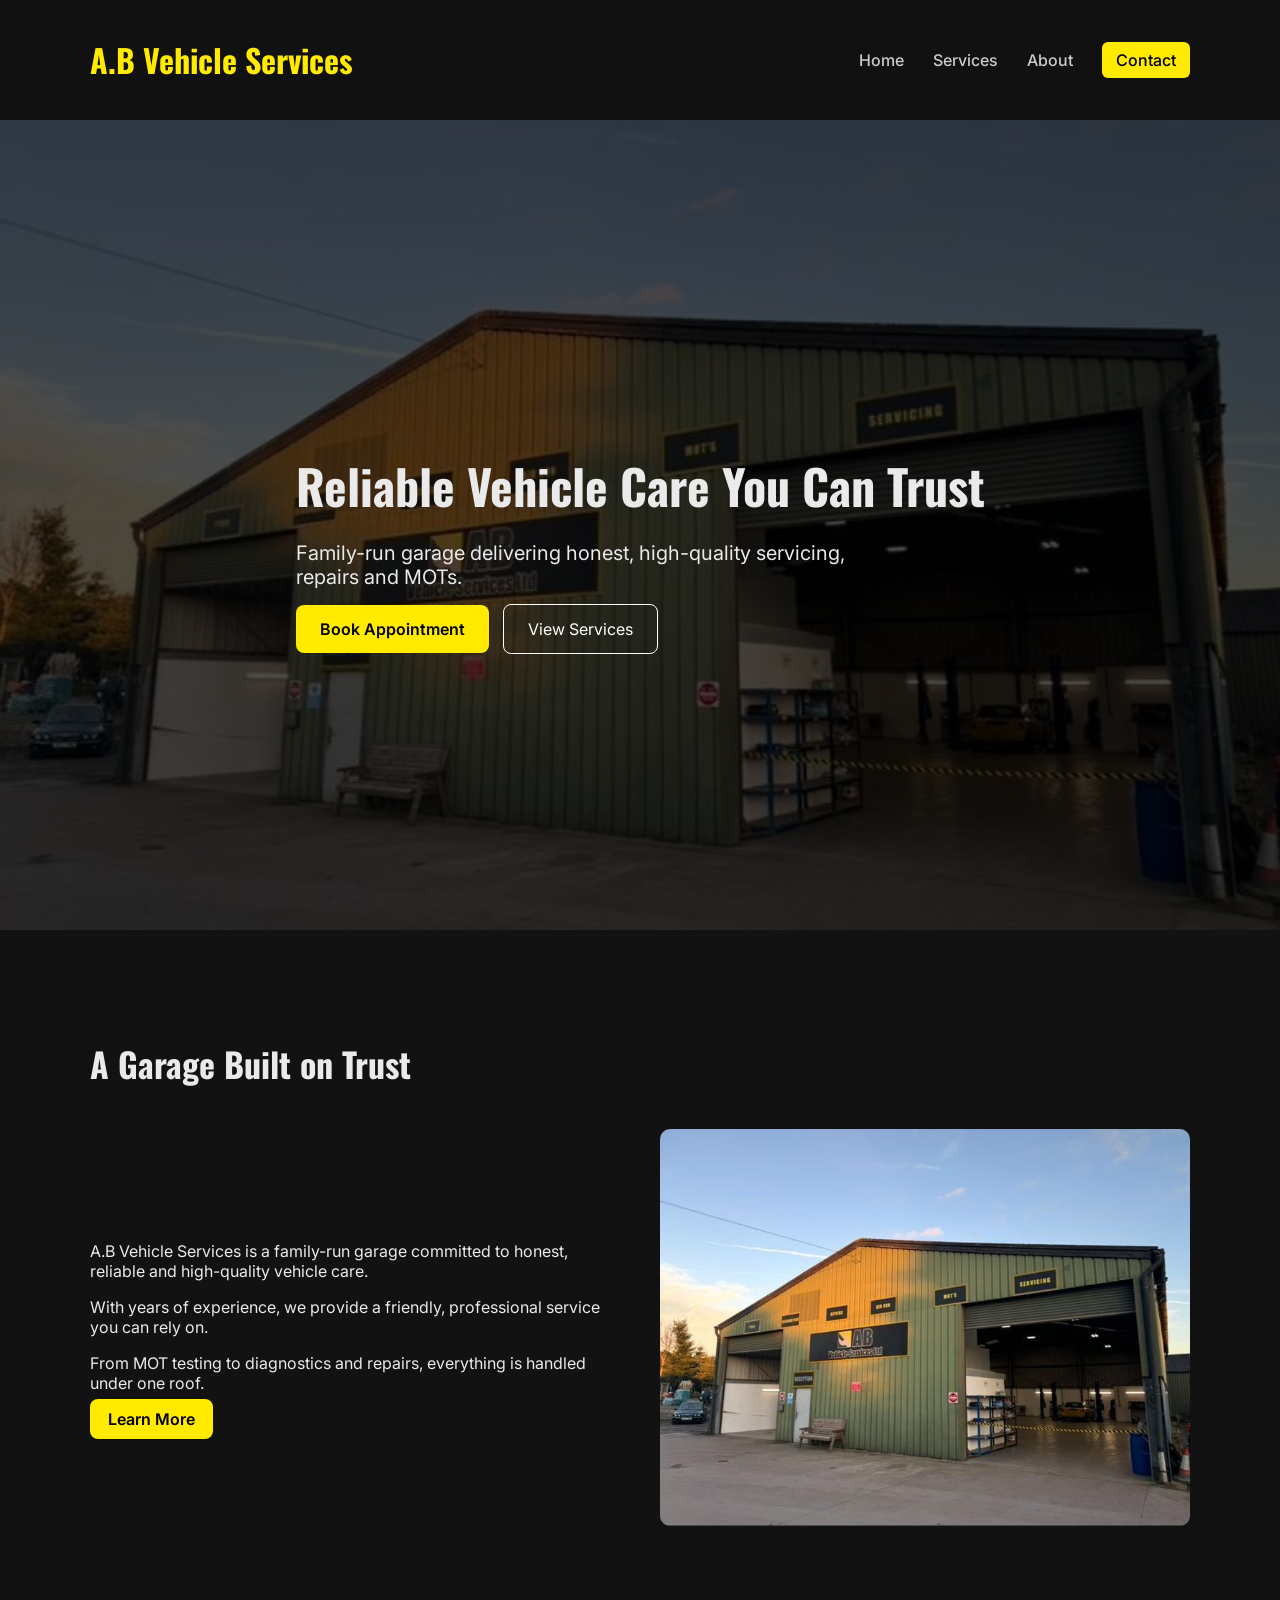
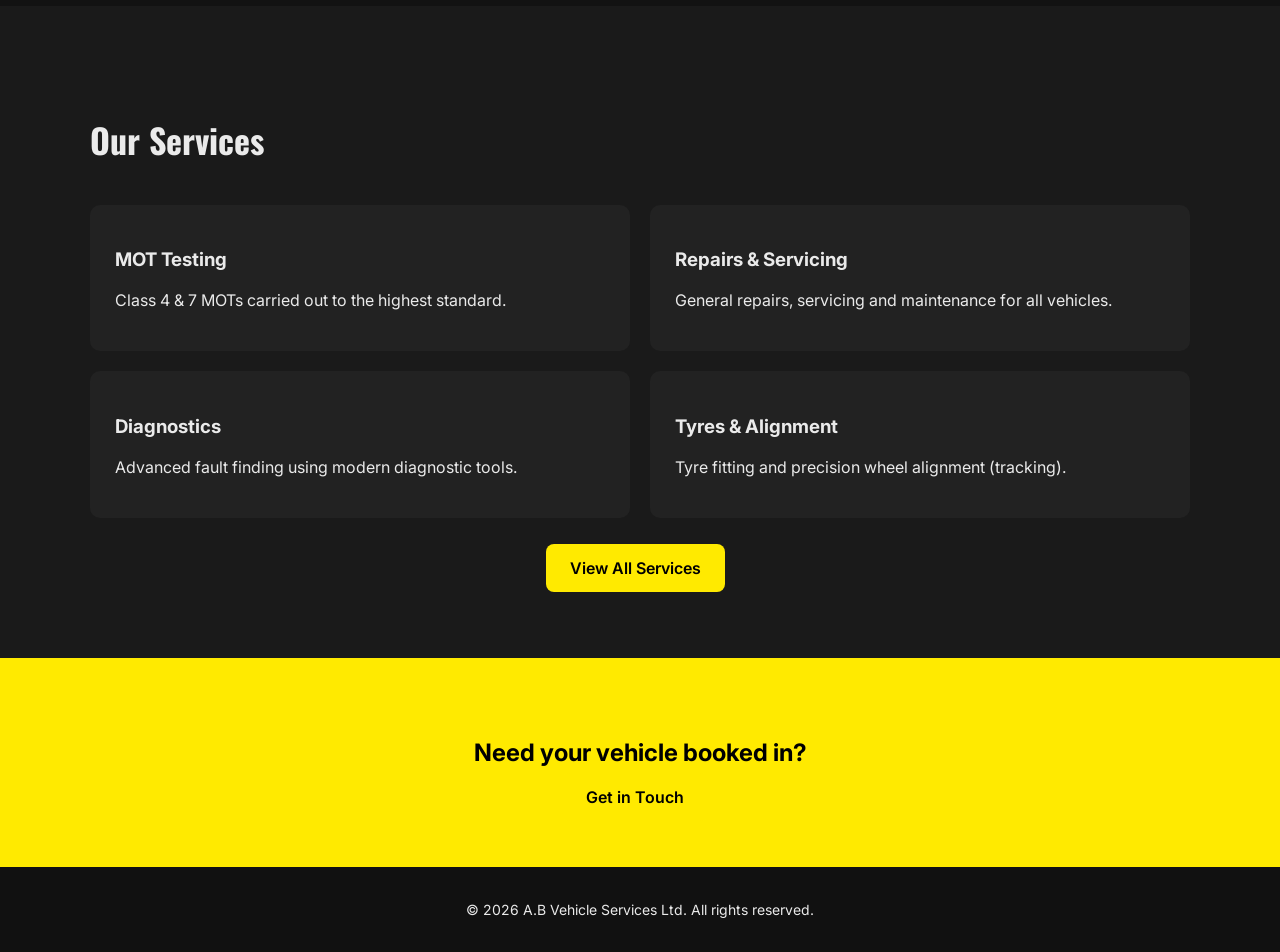
==== index.html @ 25b658e0 "Add files via upload" ====
<!DOCTYPE html>
<html lang="en">
<head>
    <meta charset="UTF-8">
    <title>A.B Vehicle Services</title>
    <meta name="viewport" content="width=device-width, initial-scale=1.0">

    <link rel="stylesheet" href="styles.css">

    <link href="https://fonts.googleapis.com/css2?family=Oswald:wght@600&display=swap"
rel="stylesheet">
    <link href="https://fonts.googleapis.com/css2?family=Inter:wght@400;500&display=swap"
rel="stylesheet">
</head>

<body>

<header>
  <div class="nav-container fade-in">
    <h1 class="logo-text">A.B Vehicle Services</h1>

    <nav>
      <a href="#">Home</a>
      <a href="services.html">Services</a>
      <a href="about.html">About</a>
      <a href="contact.html" class="nav-cta">Contact</a>
    </nav>
  </div>
</header>

<!-- HERO -->
<section class="hero">
  <div class="hero-content fade-in">
    <h2>Reliable Vehicle Care You Can Trust</h2>
    <p>Family-run garage delivering honest, high-quality servicing, repairs and MOTs.</p>

    <div class="hero-buttons">
      <a href="contact.html" class="btn-primary">Book Appointment</a>
      <a href="services.html" class="btn-secondary">View Services</a>
    </div>
  </div>
</section>

<!-- ABOUT PREVIEW -->
<section class="section">
  <div class="container">
    <h2 class="section-title">A Garage Built on Trust</h2>

    <div class="grid-2">
      <div>
        <p>
          A.B Vehicle Services is a family-run garage committed to honest, reliable and high-quality vehicle care.
        </p>
        <p>
          With years of experience, we provide a friendly, professional service you can rely on.
        </p>
        <p>
          From MOT testing to diagnostics and repairs, everything is handled under one roof.
        </p>

        <a href="about.html" class="btn-primary small">Learn More</a>
      </div>

      <img src="AB_EXT.png" alt="Garage exterior" class="rounded-img">
    </div>
  </div>
</section>

<!-- SERVICES PREVIEW -->
<section class="section alt">
  <div class="container">
    <h2 class="section-title">Our Services</h2>

    <div class="services-grid">
      <div class="service-card fade-in">
        <h3>MOT Testing</h3>
        <p>Class 4 & 7 MOTs carried out to the highest standard.</p>
      </div>

      <div class="service-card fade-in">
        <h3>Repairs & Servicing</h3>
        <p>General repairs, servicing and maintenance for all vehicles.</p>
      </div>

      <div class="service-card fade-in">
        <h3>Diagnostics</h3>
        <p>Advanced fault finding using modern diagnostic tools.</p>
      </div>

      <div class="service-card fade-in">
        <h3>Tyres & Alignment</h3>
        <p>Tyre fitting and precision wheel alignment (tracking).</p>
      </div>
    </div>

    <div class="center">
      <a href="services.html" class="btn-primary">View All Services</a>
    </div>
  </div>
</section>

<!-- CTA STRIP -->
<section class="cta-strip">
  <h2>Need your vehicle booked in?</h2>
  <a href="contact.html" class="btn-primary">Get in Touch</a>
</section>

<footer>
  <p>© 2026 A.B Vehicle Services Ltd. All rights reserved.</p>
</footer>

</body>
</html>
---- styles.css ----
body {
  margin: 0;
  font-family: 'Inter', sans-serif;
  background-color: #121212;
  color: #eaeaea;
}

/* HEADER */
header {
  background: rgba(18,18,18,0.9);
  backdrop-filter: blur(10px);
  position: sticky;
  top: 0;
  z-index: 1000;
}

.nav-container {
  max-width: 1100px;
  margin: auto;
  padding: 15px 20px;
  display: flex;
  justify-content: space-between;
  align-items: center;
}

.logo-text {
  font-family: 'Oswald', sans-serif;
  color: #ffea00;
}

nav a {
  margin-left: 25px;
  text-decoration: none;
  color: #ccc;
  font-weight: 500;
  position: relative;
}

nav a:hover {
  color: #fff;
}

.nav-cta {
  color: #000;
  background: #ffea00;
  padding: 8px 14px;
  border-radius: 6px;
}

/* HERO */
.hero {
  height: 90vh;
  background: linear-gradient(rgba(0,0,0,0.7), rgba(0,0,0,0.7)), url('AB_EXT.png');
  background-size: cover;
  background-position: center;
  display: flex;
  align-items: center;
}

.hero-content {
  max-width: 1100px;
  margin: auto;
  padding: 20px;
}

.hero h2 {
  font-size: 48px;
  font-family: 'Oswald', sans-serif;
  margin-bottom: 20px;
}

.hero p {
  font-size: 20px;
  max-width: 600px;
  margin-bottom: 30px;
}

/* BUTTONS */
.btn-primary {
  background: #ffea00;
  color: #000;
  padding: 14px 24px;
  border-radius: 8px;
  text-decoration: none;
  font-weight: 600;
  margin-right: 10px;
}

.btn-primary:hover {
  background: #fff200;
}

.btn-secondary {
  border: 1px solid #fff;
  padding: 14px 24px;
  border-radius: 8px;
  text-decoration: none;
  color: #fff;
}

.small {
  padding: 10px 18px;
}

/* SECTIONS */
.section {
  padding: 80px 20px;
}

.section.alt {
  background: #1a1a1a;
}

.container {
  max-width: 1100px;
  margin: auto;
}

.section-title {
  font-family: 'Oswald', sans-serif;
  font-size: 34px;
  margin-bottom: 40px;
}

/* GRID */
.grid-2 {
  display: grid;
  grid-template-columns: 1fr 1fr;
  gap: 40px;
  align-items: center;
}

.services-grid {
  display: grid;
  grid-template-columns: repeat(2, 1fr);
  gap: 20px;
}

/* CARDS */
.service-card {
  background: #222;
  padding: 25px;
  border-radius: 10px;
  transition: 0.3s;
}

.service-card:hover {
  transform: translateY(-5px);
}

/* IMAGES */
.rounded-img {
  width: 100%;
  border-radius: 10px;
}

/* CTA STRIP */
.cta-strip {
  text-align: center;
  padding: 60px 20px;
  background: #ffea00;
  color: #000;
}

.cta-strip h2 {
  margin-bottom: 20px;
}

/* FOOTER */
footer {
  text-align: center;
  padding: 20px;
  background: #111;
  font-size: 14px;
}

/* UTIL */
.center {
  text-align: center;
  margin-top: 40px;
}

/* MOBILE */
@media (max-width: 768px) {

  .hero h2 {
    font-size: 32px;
  }

  .grid-2 {
    grid-template-columns: 1fr;
  }

  .services-grid {
    grid-template-columns: 1fr;
  }

  nav {
    display: none; /* optional: later replace with hamburger */
  }
}

.fade-in {
  opacity: 0;
  transform: translateY(20px);
  animation: fadeUp 0.8s ease forwards;
}

@keyframes fadeUp {
  to {
    opacity: 1;
    transform: translateY(0);
  }
}
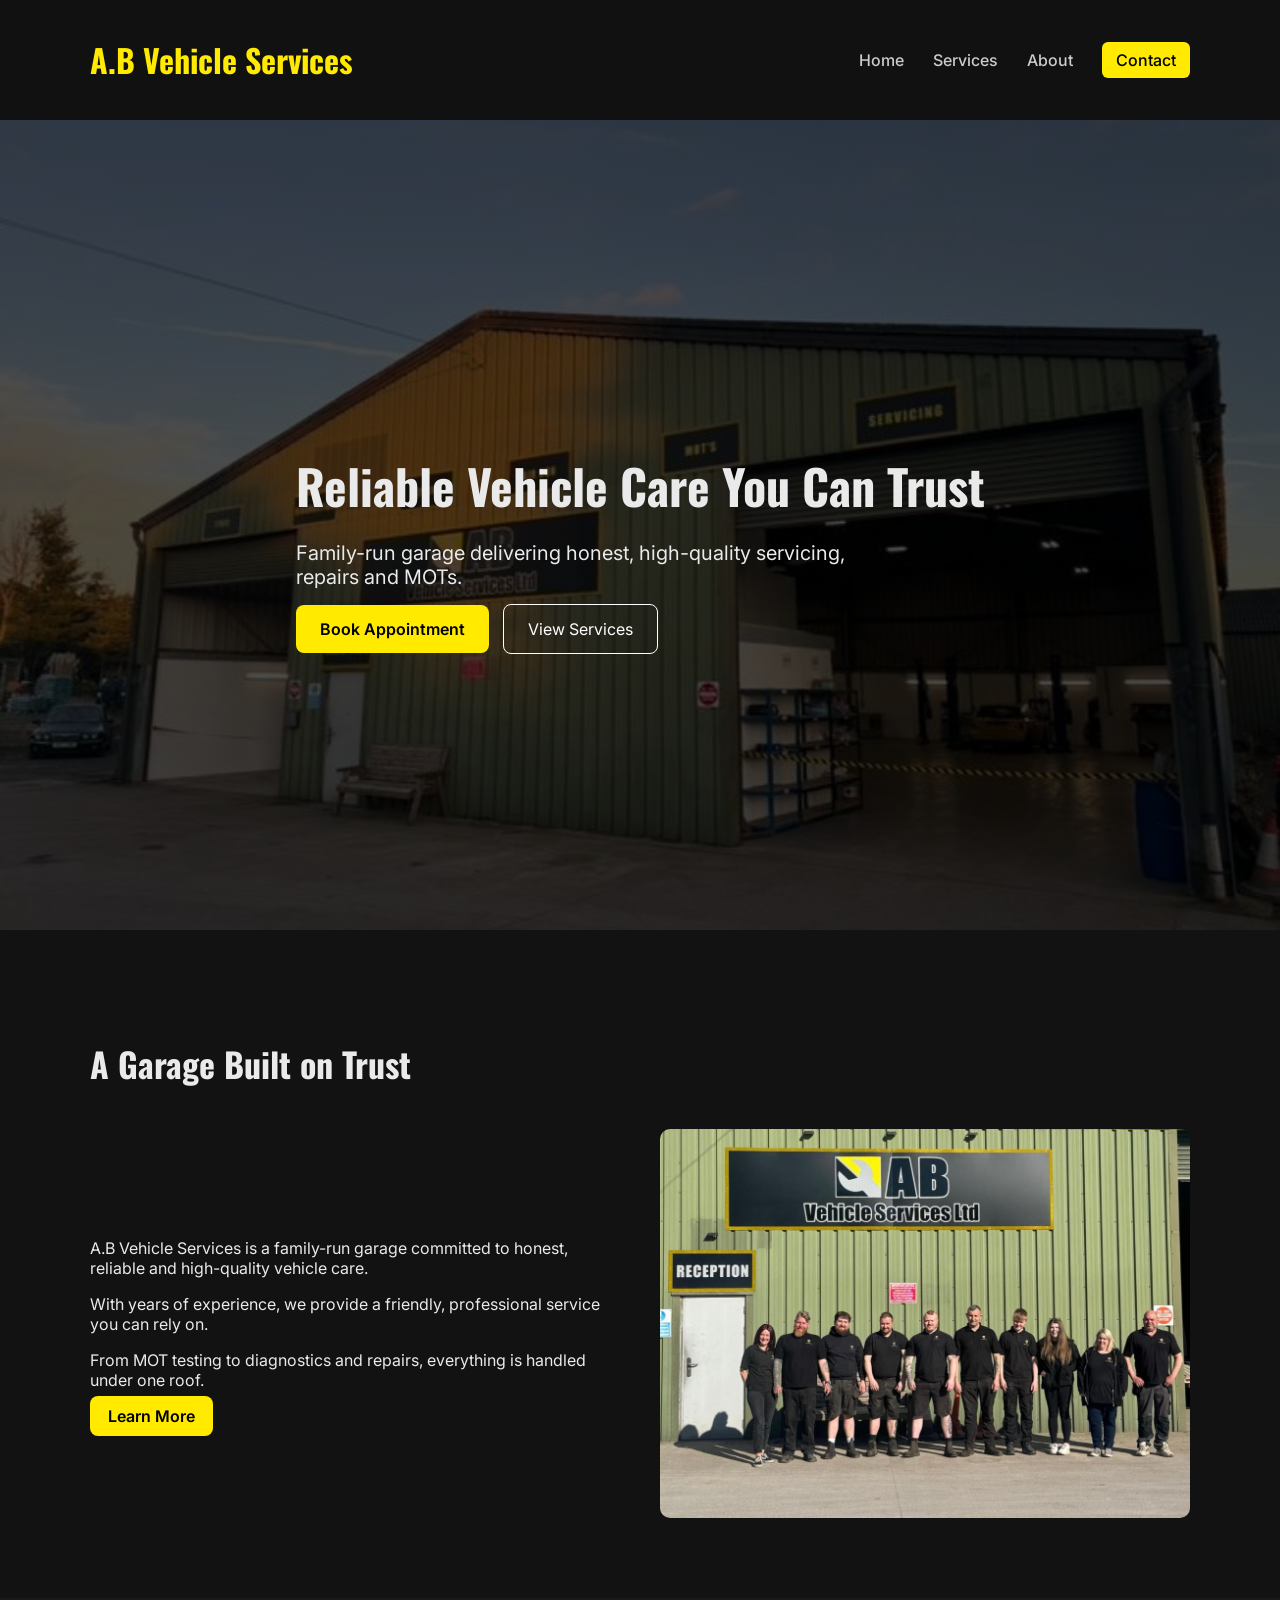
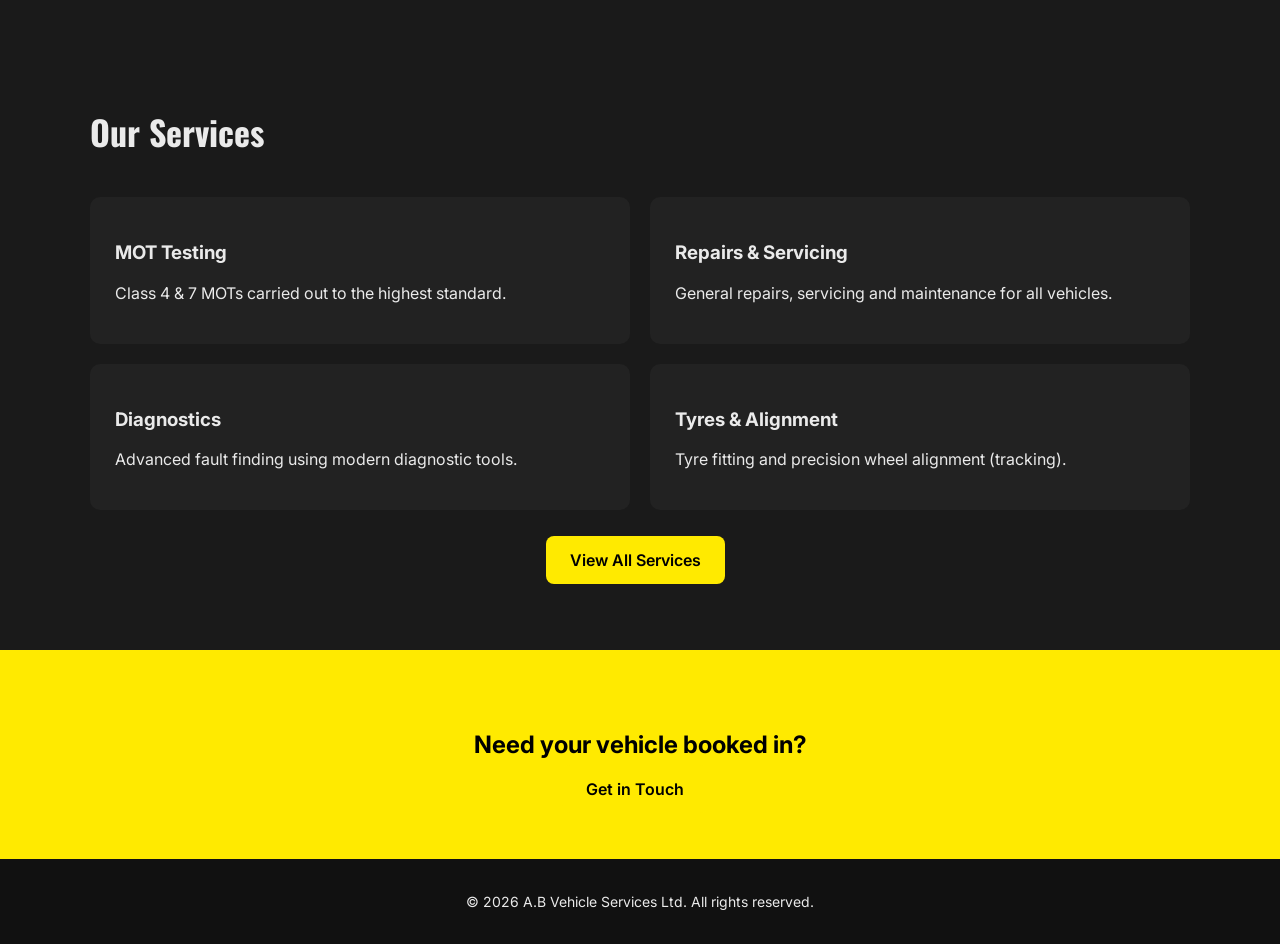
==== commit 6184b685: "Update index.html" ====
--- a/index.html
+++ b/index.html
@@ -61,7 +61,7 @@
         <a href="about.html" class="btn-primary small">Learn More</a>
       </div>
 
-      <img src="AB_EXT.png" alt="Garage exterior" class="rounded-img">
+      <img src="group.png" alt="Garage exterior" class="rounded-img">
     </div>
   </div>
 </section>
@@ -110,4 +110,4 @@
 </footer>
 
 </body>
-</html>+</html>
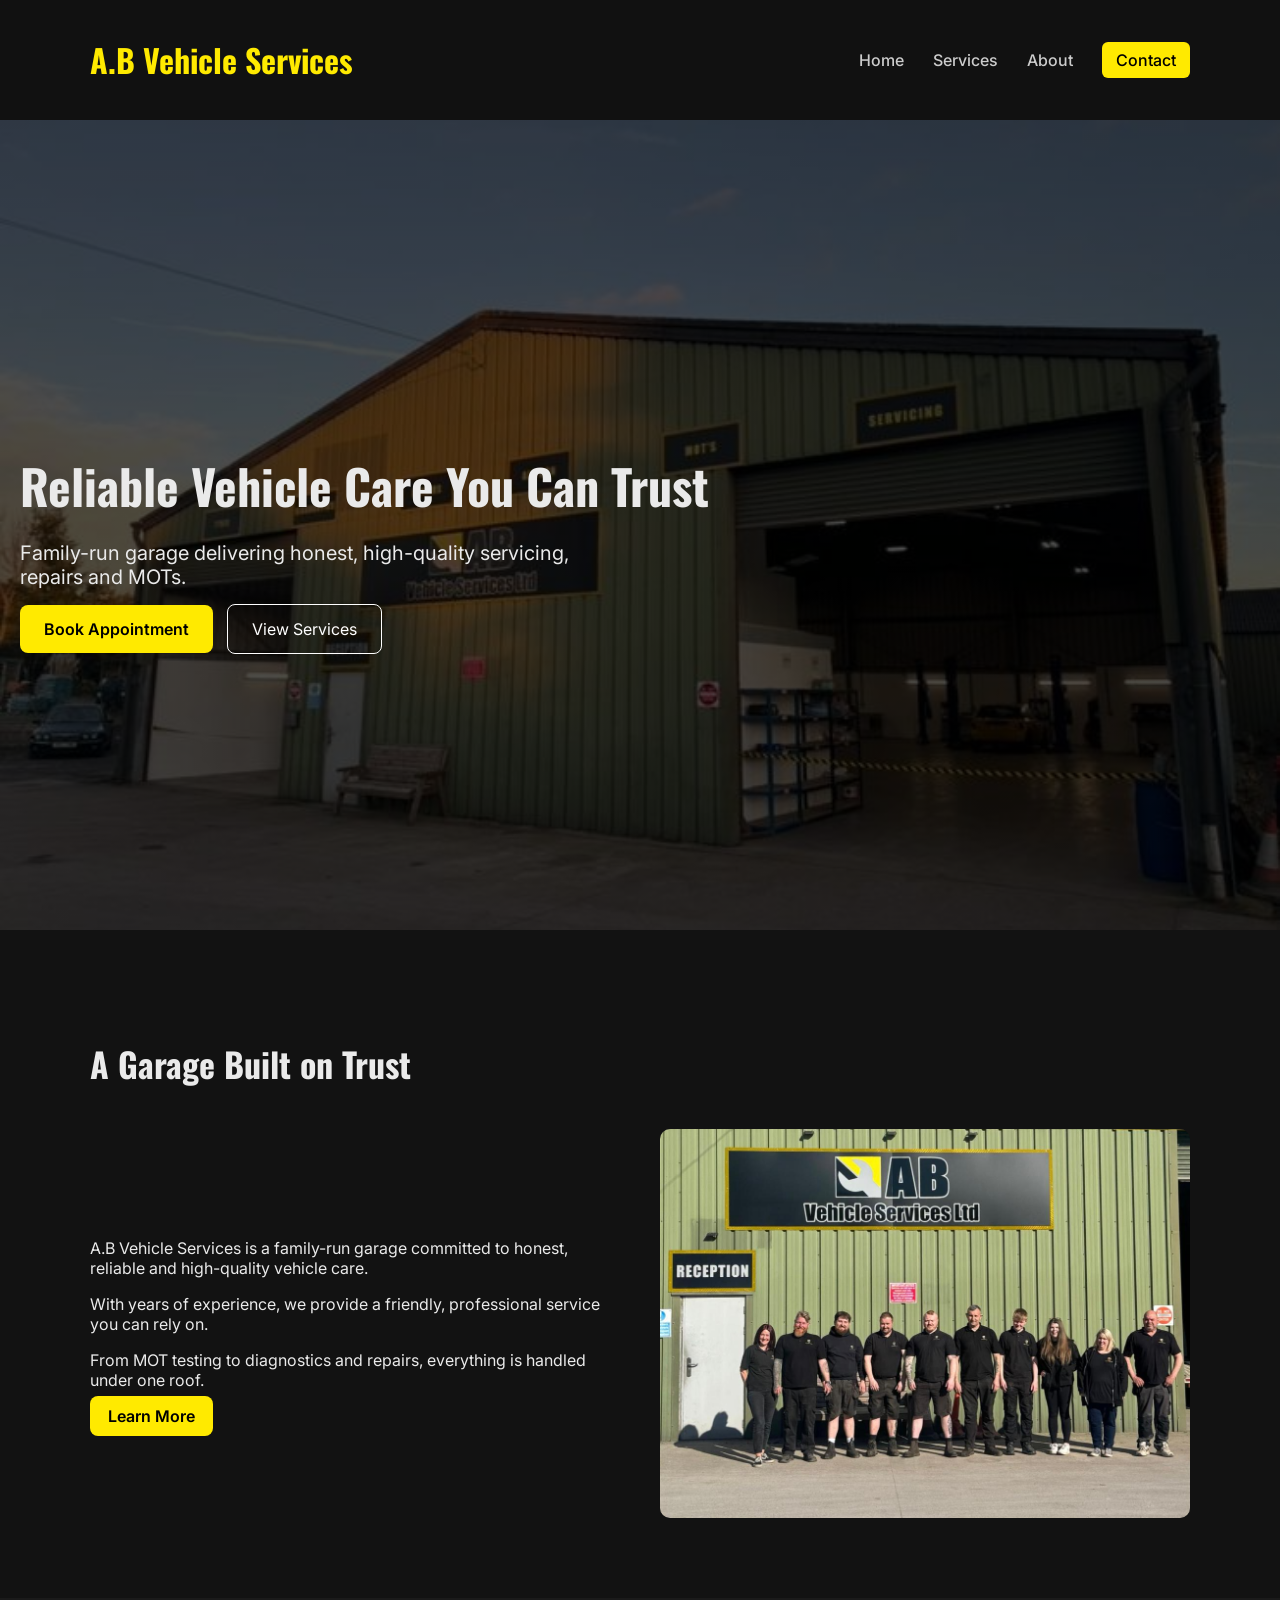
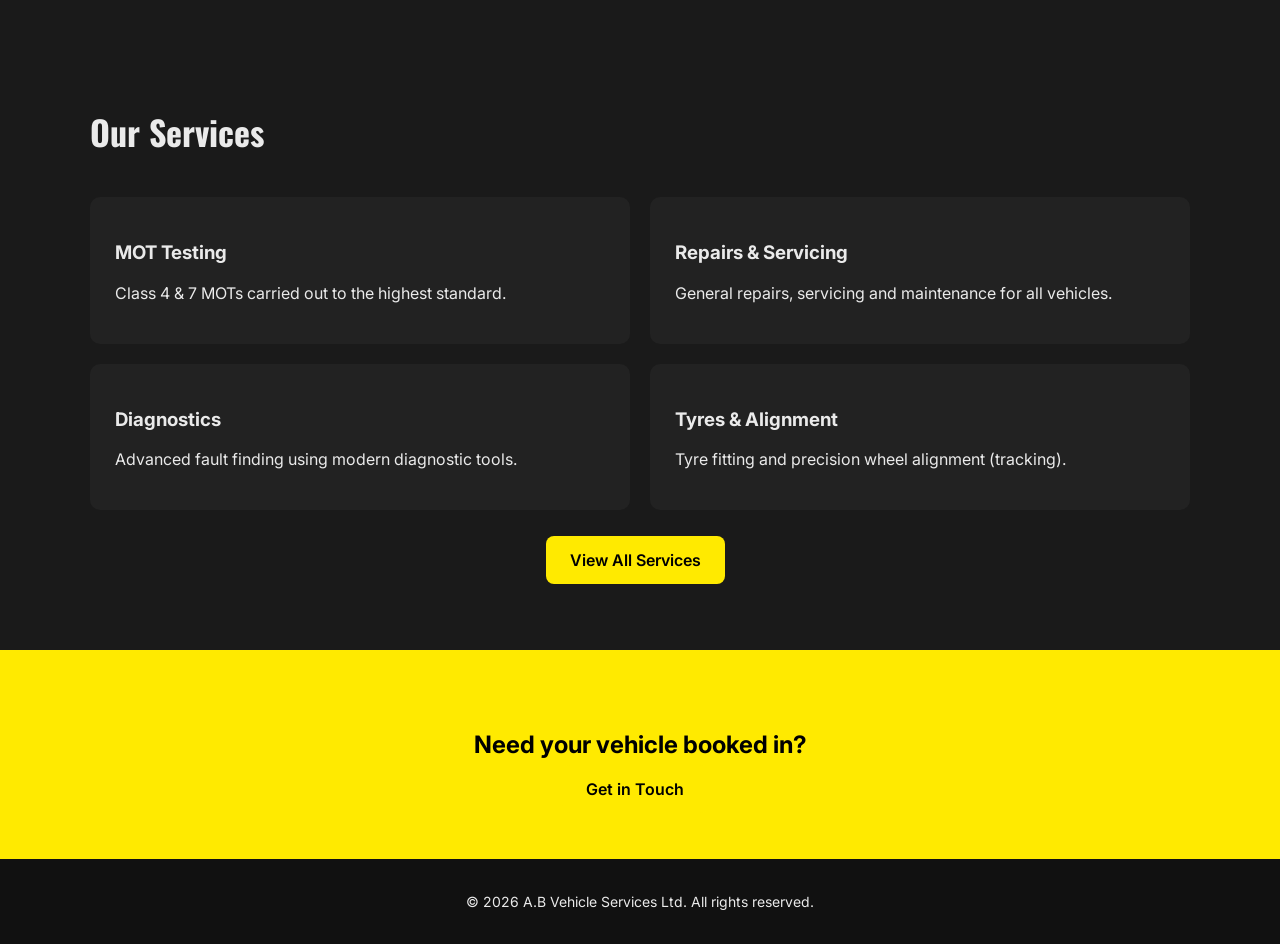
==== commit 86c929a9: "Add files via upload" ====
--- a/index.html
+++ b/index.html
@@ -16,23 +16,35 @@
 <body>
 
 <header>
-  <div class="nav-container fade-in">
+  <div class="nav-container">
+    
     <h1 class="logo-text">A.B Vehicle Services</h1>
 
-    <nav>
+    <!-- Hamburger -->
+    <div class="menu-toggle" id="menu-toggle">
+      ☰
+    </div>
+
+    <!-- Nav links -->
+    <nav id="nav-menu">
       <a href="#">Home</a>
       <a href="services.html">Services</a>
       <a href="about.html">About</a>
       <a href="contact.html" class="nav-cta">Contact</a>
     </nav>
+
   </div>
 </header>
 
 <!-- HERO -->
 <section class="hero">
-  <div class="hero-content fade-in">
-    <h2>Reliable Vehicle Care You Can Trust</h2>
-    <p>Family-run garage delivering honest, high-quality servicing, repairs and MOTs.</p>
+    <div class="hero-bg"></div>
+
+    <img src="AB_EXT.png" class="hero-img-mobile">
+
+    <div class="hero-content fade-in">
+        <h2>Reliable Vehicle Care You Can Trust</h2>
+        <p>Family-run garage delivering honest, high-quality servicing, repairs and MOTs.</p>
 
     <div class="hero-buttons">
       <a href="contact.html" class="btn-primary">Book Appointment</a>
@@ -109,5 +121,14 @@
   <p>© 2026 A.B Vehicle Services Ltd. All rights reserved.</p>
 </footer>
 
+<script>
+  const toggle = document.getElementById("menu-toggle");
+  const nav = document.getElementById("nav-menu");
+
+  toggle.addEventListener("click", () => {
+    nav.classList.toggle("active");
+  });
+</script>
+
 </body>
-</html>
+</html>
--- a/styles.css
+++ b/styles.css
@@ -50,14 +50,28 @@
 /* HERO */
 .hero {
   height: 90vh;
-  background: linear-gradient(rgba(0,0,0,0.7), rgba(0,0,0,0.7)), url('AB_EXT.png');
   background-size: cover;
   background-position: center;
   display: flex;
   align-items: center;
+  position: relative;
+}
+
+.hero-bg {
+  position: absolute;
+  inset: 0;
+  background: linear-gradient(rgba(0,0,0,0.7), rgba(0,0,0,0.7)), url('AB_EXT.png');
+  background-size: cover;
+  background-position: center;
+  z-index: -1;
+}
+
+.hero-img-mobile {
+  display: none;
 }
 
 .hero-content {
+  position: absolute;
   max-width: 1100px;
   margin: auto;
   padding: 20px;
@@ -183,20 +197,57 @@
 /* MOBILE */
 @media (max-width: 768px) {
 
+  .hero {
+    display: flex;
+    flex-direction: column;
+    height: auto;
+  }
+
+  .hero-bg {
+    display: none; /* removes background version */
+  }
+
+  .hero-img-mobile {
+    display: block;
+    width: 100%;
+    height: auto;
+  }
+
+  .hero-content {
+    margin-top: 20px;
+    position: relative;   /* IMPORTANT: kills absolute layout */
+    top: auto;
+    left: auto;
+    transform: none;
+    padding: 25px 20px;
+    text-align: left;
+  }
+
   .hero h2 {
-    font-size: 32px;
-  }
-
-  .grid-2 {
-    grid-template-columns: 1fr;
-  }
-
-  .services-grid {
-    grid-template-columns: 1fr;
-  }
-
-  nav {
-    display: none; /* optional: later replace with hamburger */
+    font-size: 28px;
+    margin-bottom: 10px;
+  }
+
+  .hero p {
+    font-size: 16px;
+    margin-bottom: 20px;
+  }
+
+  .hero-buttons {
+    margin-top: 25px;
+    display: flex;
+    flex-direction: column;
+    gap: 10px;
+  }
+
+  .btn-primary,
+  .btn-secondary {
+    width: 100%;
+    text-align: center;
+  }
+
+  .nav {
+    display: none;
   }
 }
 
@@ -213,3 +264,43 @@
   }
 }
 
+
+/* HAMBURGER */
+.menu-toggle {
+  display: none;
+  font-size: 28px;
+  cursor: pointer;
+  color: #fff;
+}
+
+/* MOBILE NAV */
+@media (max-width: 768px) {
+
+  .menu-toggle {
+    display: block;
+  }
+
+  nav {
+    position: absolute;
+    top: 70px;
+    left: 0;
+    width: 100%;
+    background: #111;
+    display: none;
+    flex-direction: column;
+    text-align: center;
+    padding: 20px 0;
+    transition: all 0.3s ease;
+  }
+
+  nav a {
+    display: block;
+    margin: 15px 0;
+    font-size: 18px;
+  }
+
+  nav.active {
+    display: flex;
+  }
+}
+
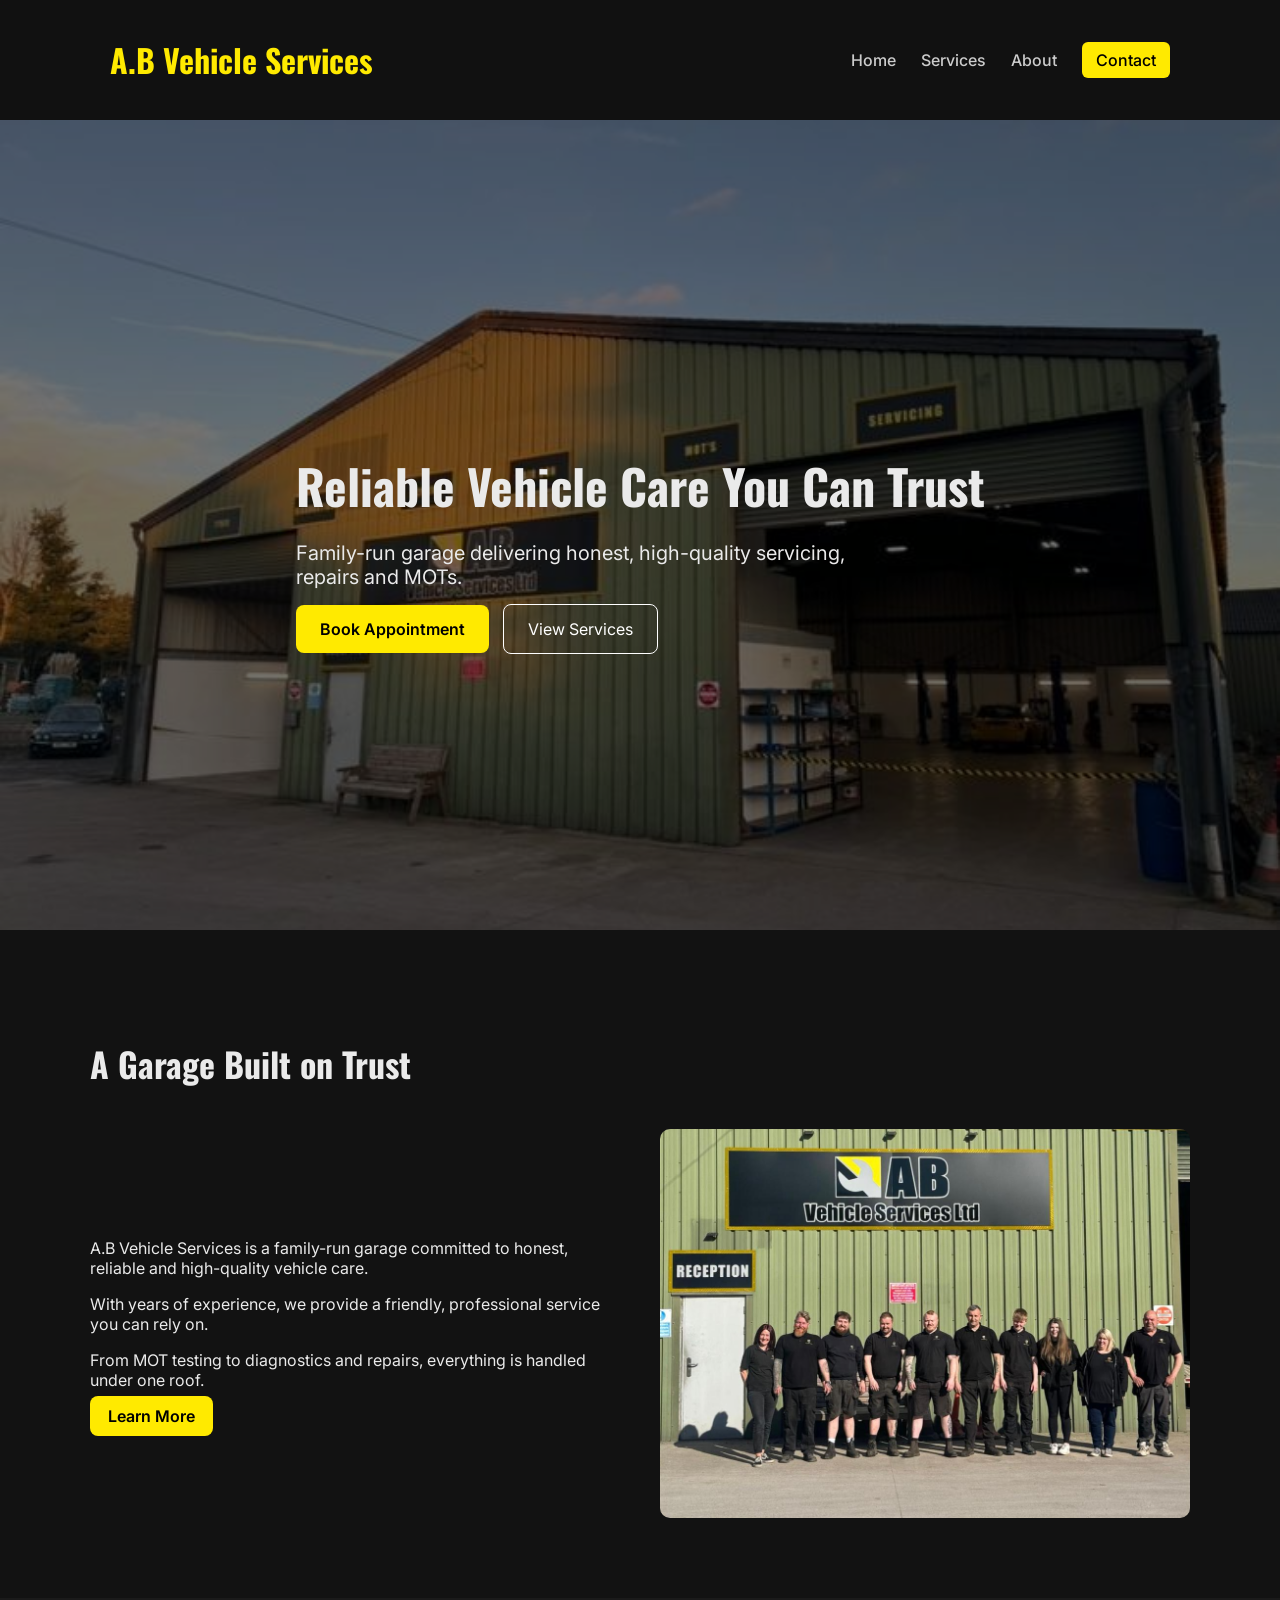
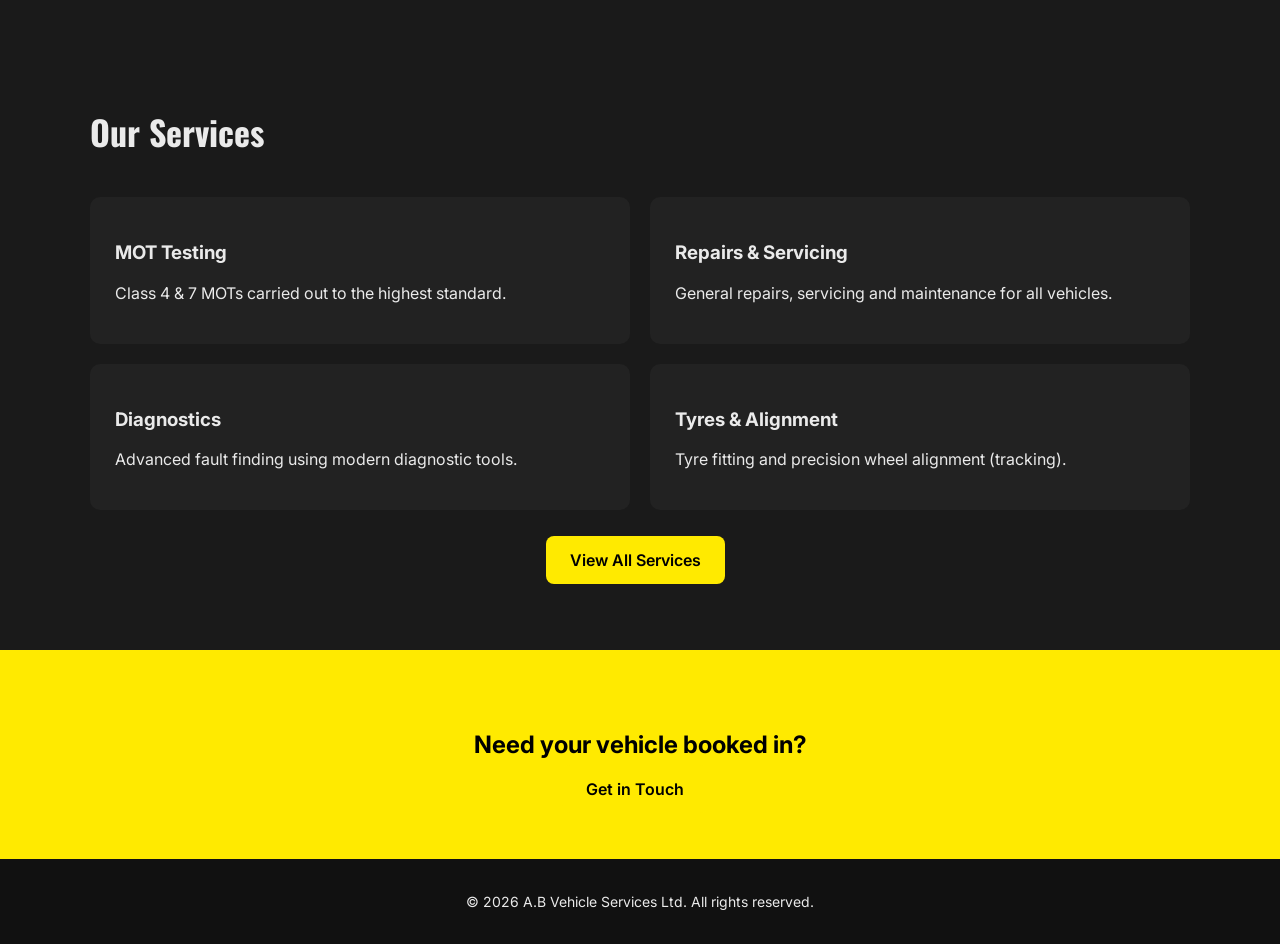
==== commit ef3c939f: "Add files via upload" ====
--- a/index.html
+++ b/index.html
@@ -39,8 +39,6 @@
 <!-- HERO -->
 <section class="hero">
     <div class="hero-bg"></div>
-
-    <img src="AB_EXT.png" class="hero-img-mobile">
 
     <div class="hero-content fade-in">
         <h2>Reliable Vehicle Care You Can Trust</h2>
--- a/styles.css
+++ b/styles.css
@@ -1,3 +1,7 @@
+*{
+  box-sizing: border-box;
+}
+
 body {
   margin: 0;
   font-family: 'Inter', sans-serif;
@@ -7,11 +11,13 @@
 
 /* HEADER */
 header {
+  width: 100%;
   background: rgba(18,18,18,0.9);
   backdrop-filter: blur(10px);
   position: sticky;
   top: 0;
   z-index: 1000;
+  position: relative;
 }
 
 .nav-container {
@@ -20,6 +26,11 @@
   padding: 15px 20px;
   display: flex;
   justify-content: space-between;
+  align-items: center;
+}
+
+nav {
+  display: flex;
   align-items: center;
 }
 
@@ -60,21 +71,31 @@
 .hero-bg {
   position: absolute;
   inset: 0;
-  background: linear-gradient(rgba(0,0,0,0.7), rgba(0,0,0,0.7)), url('AB_EXT.png');
+  background:  url('AB_EXT.png');
+  background-position: center;
   background-size: cover;
-  background-position: center;
-  z-index: -1;
-}
-
-.hero-img-mobile {
-  display: none;
-}
+  background-repeat: no-repeat;
+  z-index: 0;
+}
+
+.hero::before {
+  content: "";
+  position: absolute;
+  inset: 0;
+  background: rgba(0,0,0,0.55);
+  z-index: 1;
+}
+
+
 
 .hero-content {
-  position: absolute;
+  position: relative;
   max-width: 1100px;
   margin: auto;
   padding: 20px;
+  left: 0;
+  right: 0;
+  z-index: 2;
 }
 
 .hero h2 {
@@ -203,10 +224,6 @@
     height: auto;
   }
 
-  .hero-bg {
-    display: none; /* removes background version */
-  }
-
   .hero-img-mobile {
     display: block;
     width: 100%;
@@ -245,10 +262,6 @@
     width: 100%;
     text-align: center;
   }
-
-  .nav {
-    display: none;
-  }
 }
 
 .fade-in {
@@ -281,16 +294,25 @@
   }
 
   nav {
+
     position: absolute;
-    top: 70px;
+    top: 100%;
     left: 0;
     width: 100%;
     background: #111;
-    display: none;
+
+    display: flex;
     flex-direction: column;
     text-align: center;
-    padding: 20px 0;
-    transition: all 0.3s ease;
+    padding: 15px 0;
+
+    /* hidden state */
+    opacity: 0;
+    visibility: hidden;
+    transform: translateY(-10px);
+    pointer-events: none;
+
+    transition: all 0.25s ease;
   }
 
   nav a {
@@ -300,7 +322,10 @@
   }
 
   nav.active {
-    display: flex;
-  }
-}
-
+    opacity: 1;
+    visibility: visible;
+    transform: translateY(0);
+    pointer-events: auto;
+  }
+}
+
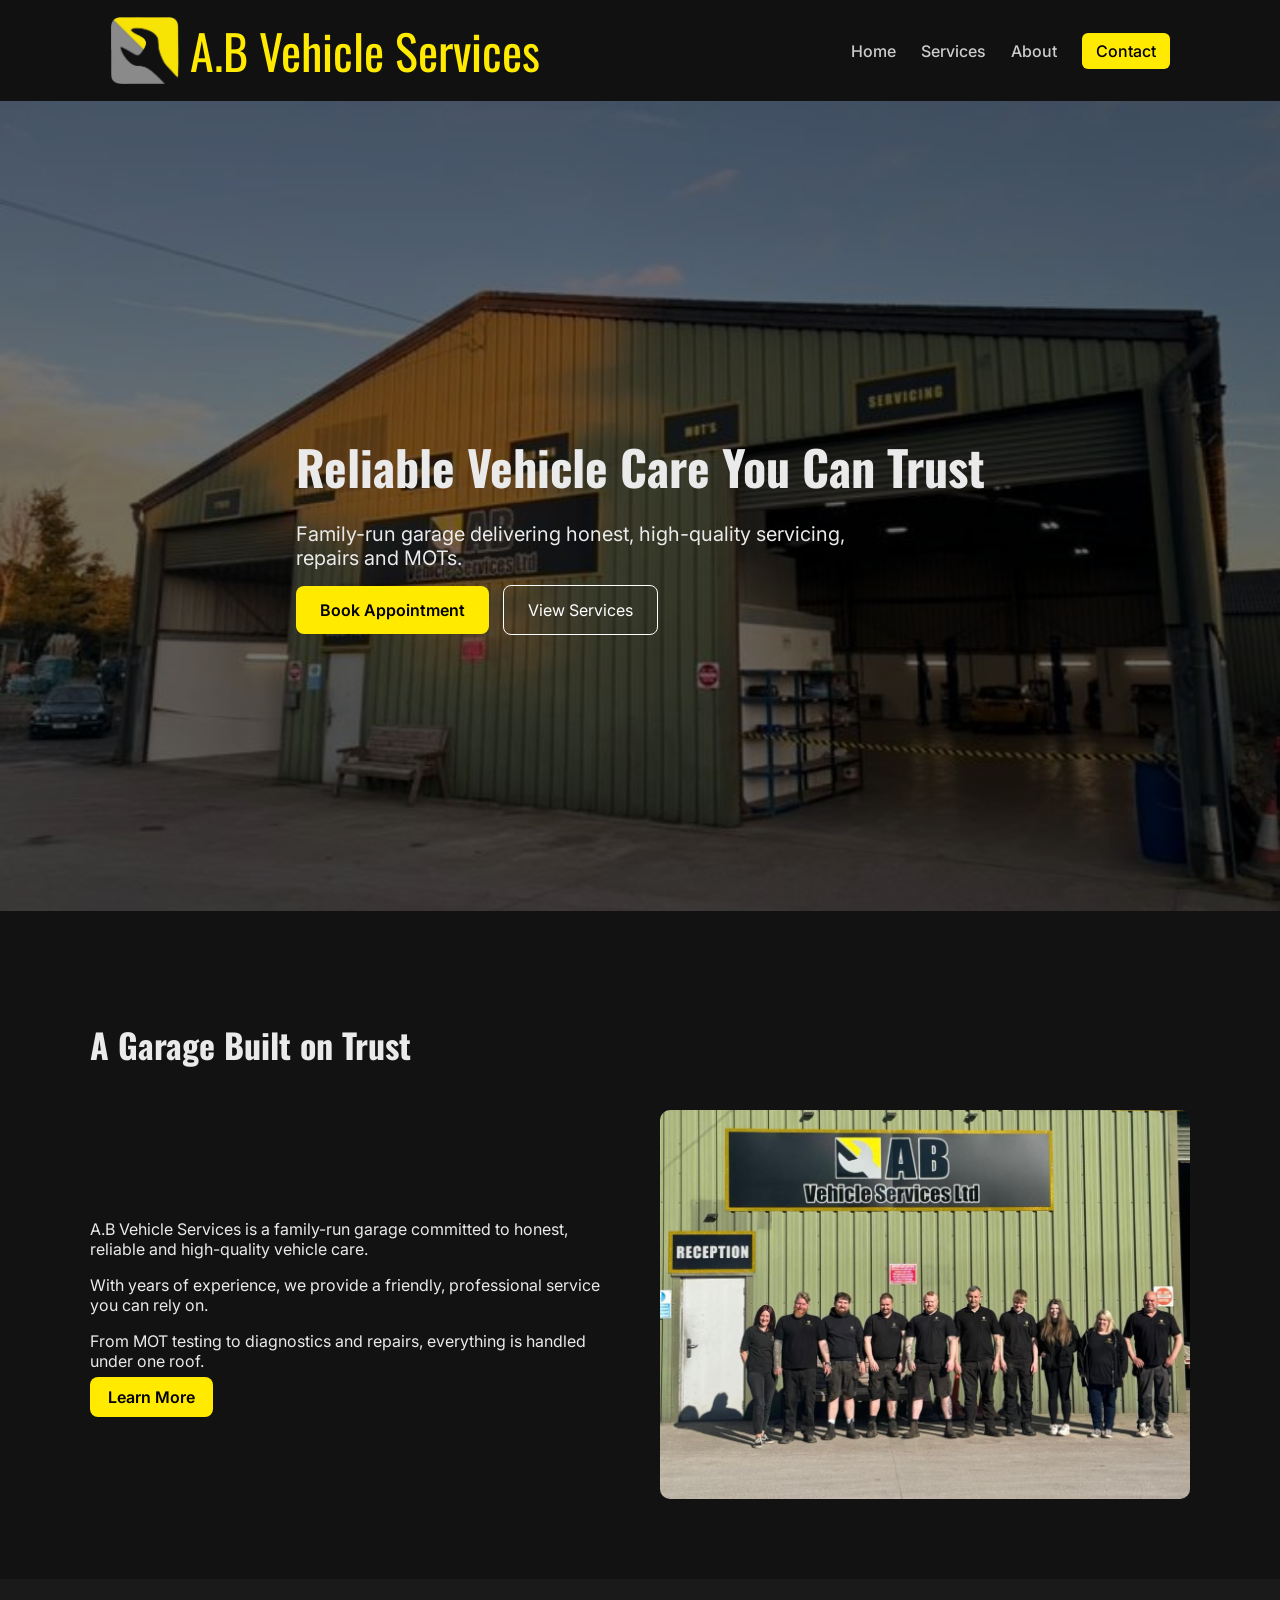
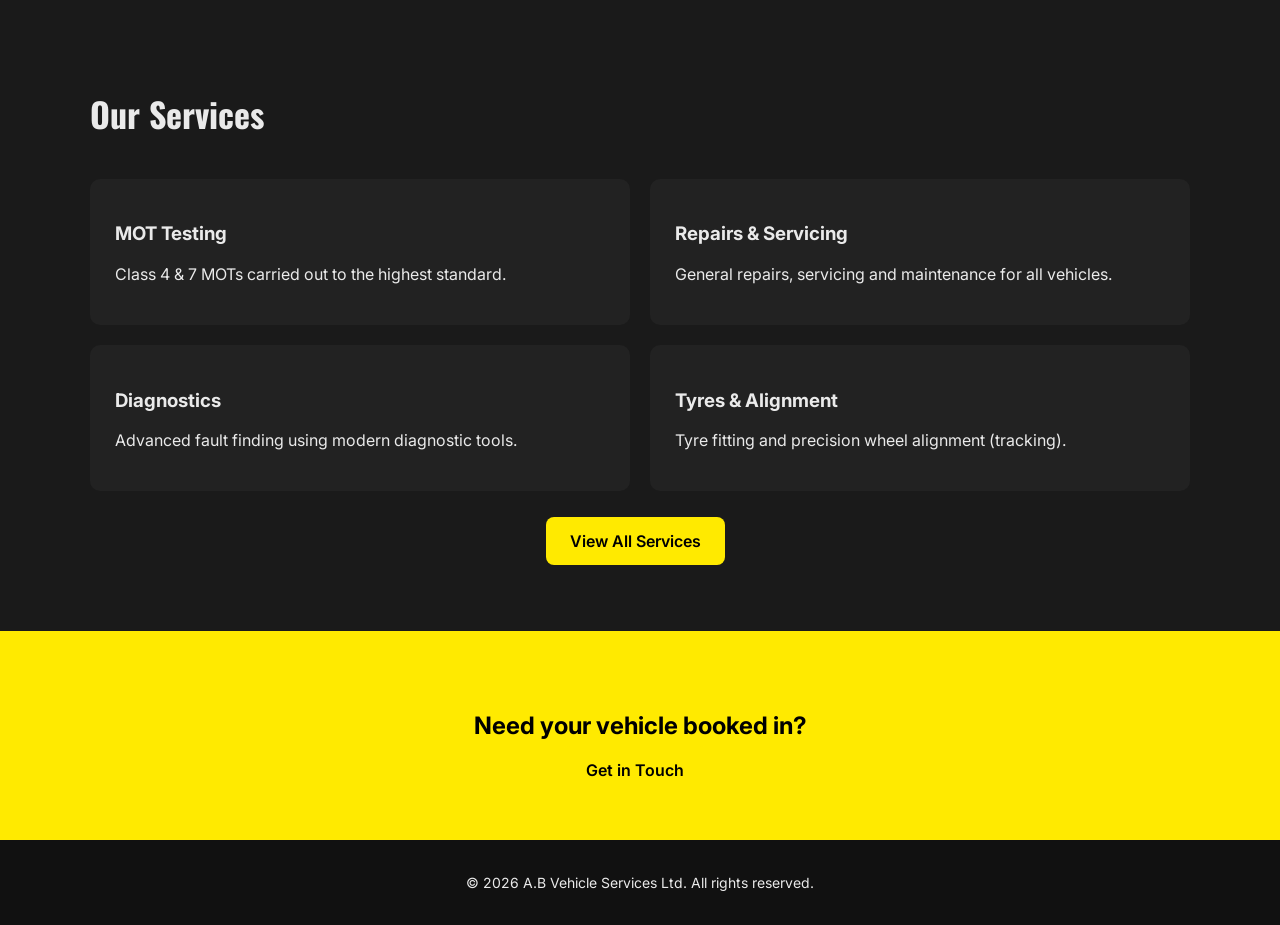
==== commit 1c4757fe: "Add files via upload" ====
--- a/index.html
+++ b/index.html
@@ -18,7 +18,10 @@
 <header>
   <div class="nav-container">
     
-    <h1 class="logo-text">A.B Vehicle Services</h1>
+    <div class="logo">
+        <img src="ABlogo.png" alt="A.B Vehicle Services Logo" class="logo-img">
+        <span class="logo-text">A.B Vehicle Services</span>
+    </div>
 
     <!-- Hamburger -->
     <div class="menu-toggle" id="menu-toggle">
--- a/styles.css
+++ b/styles.css
@@ -215,6 +215,94 @@
   margin-top: 40px;
 }
 
+/* Smaller hero for inner pages */
+.small-hero {
+  height: 50vh;
+}
+
+/* Services page background image */
+.services-bg {
+  background: url('AB_GAR.png');
+  background-size: cover;
+  background-position: center;
+}
+
+.card-header {
+  display: flex;
+  justify-content: space-between;
+  align-items: center;
+}
+
+.mot-icon {
+  width: 40px;
+  height: auto;
+}
+
+/* About page background */
+.about-bg {
+  background: url('group.png');
+  background-size: cover;
+  background-position: center;
+}
+
+/* Contact page background */
+.contact-bg {
+  background: url('AB_OFF.png');
+  background-size: cover;
+  background-position: center;
+}
+
+/* Contact links */
+.contact-link {
+  color: #ffea00;
+  text-decoration: none;
+}
+
+.contact-link:hover {
+  color: #fff200;
+}
+
+/* Form styling */
+.contact-form form {
+  display: flex;
+  flex-direction: column;
+  gap: 15px;
+}
+
+.contact-form input,
+.contact-form textarea {
+  padding: 12px;
+  border-radius: 6px;
+  border: none;
+  font-family: 'Inter', sans-serif;
+}
+
+.contact-form input:focus,
+.contact-form textarea:focus {
+  outline: 2px solid #ffea00;
+}
+
+/* Logo container */
+.logo {
+  display: flex;
+  align-items: center;
+  gap: 10px;
+}
+
+/* Logo image */
+.logo-img {
+  width: 70px;
+  height: auto;
+}
+
+/* Keep your existing text style */
+.logo-text {
+  font-family: 'Oswald', sans-serif;
+  color: #ffea00;
+  margin: 0;
+  font-size: 48px;
+}
+
 /* MOBILE */
 @media (max-width: 768px) {
 
@@ -262,6 +350,13 @@
     width: 100%;
     text-align: center;
   }
+  .logo-text {
+    font-size: 22px;
+  }
+
+  .logo-img {
+    width: 50px;
+  }
 }
 
 .fade-in {
@@ -329,3 +424,4 @@
   }
 }
 
+
